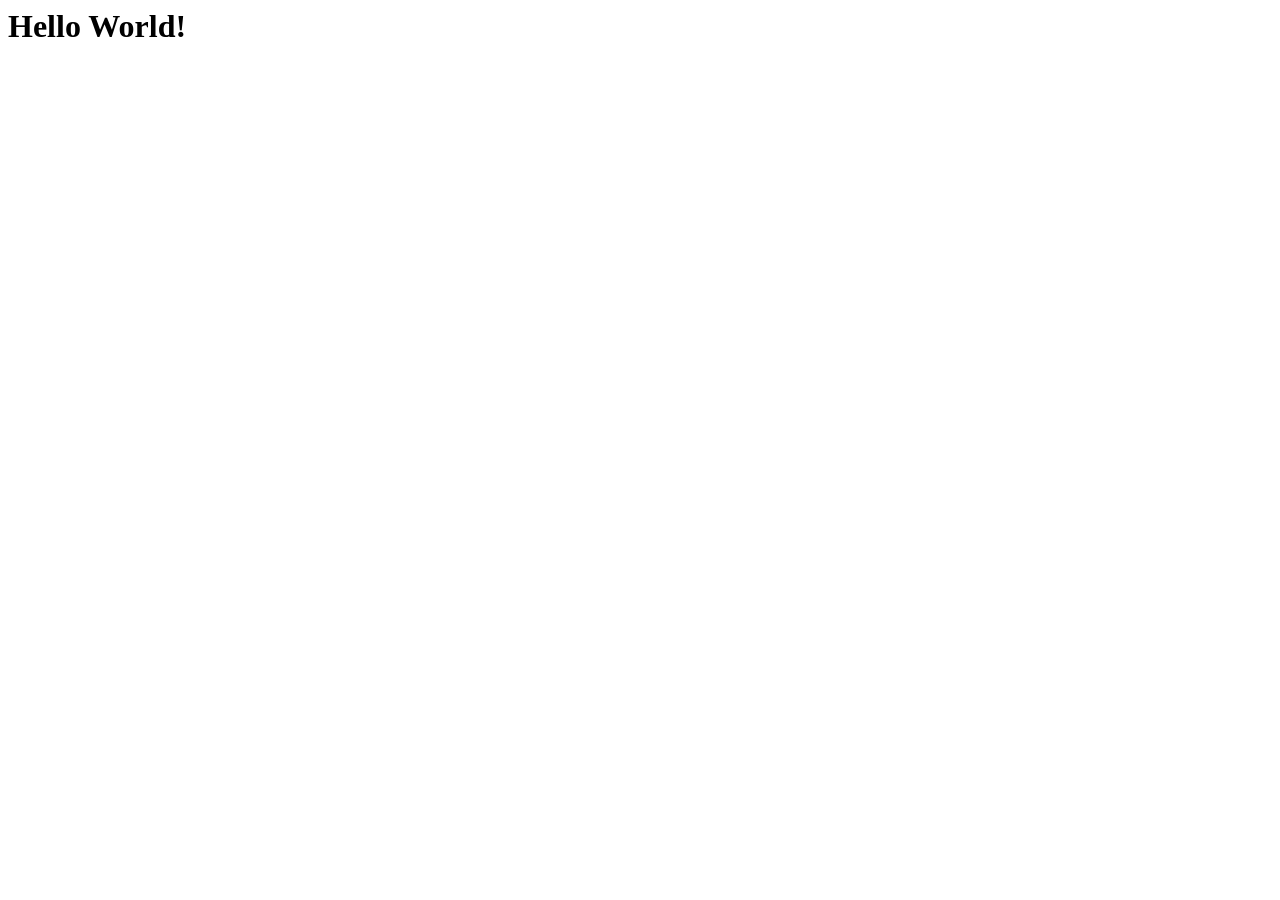
==== app/index.html @ 62da67ff "hello world" ====
<html>

<head>
  <meta charset="utf-8">
  <meta name="viewport" content="width=device-width, initial-scale=1.0">
  <title>Hello World</title>
</head>

<body>
    <h1>
        Hello World!
    </h1>
</body>
</html>
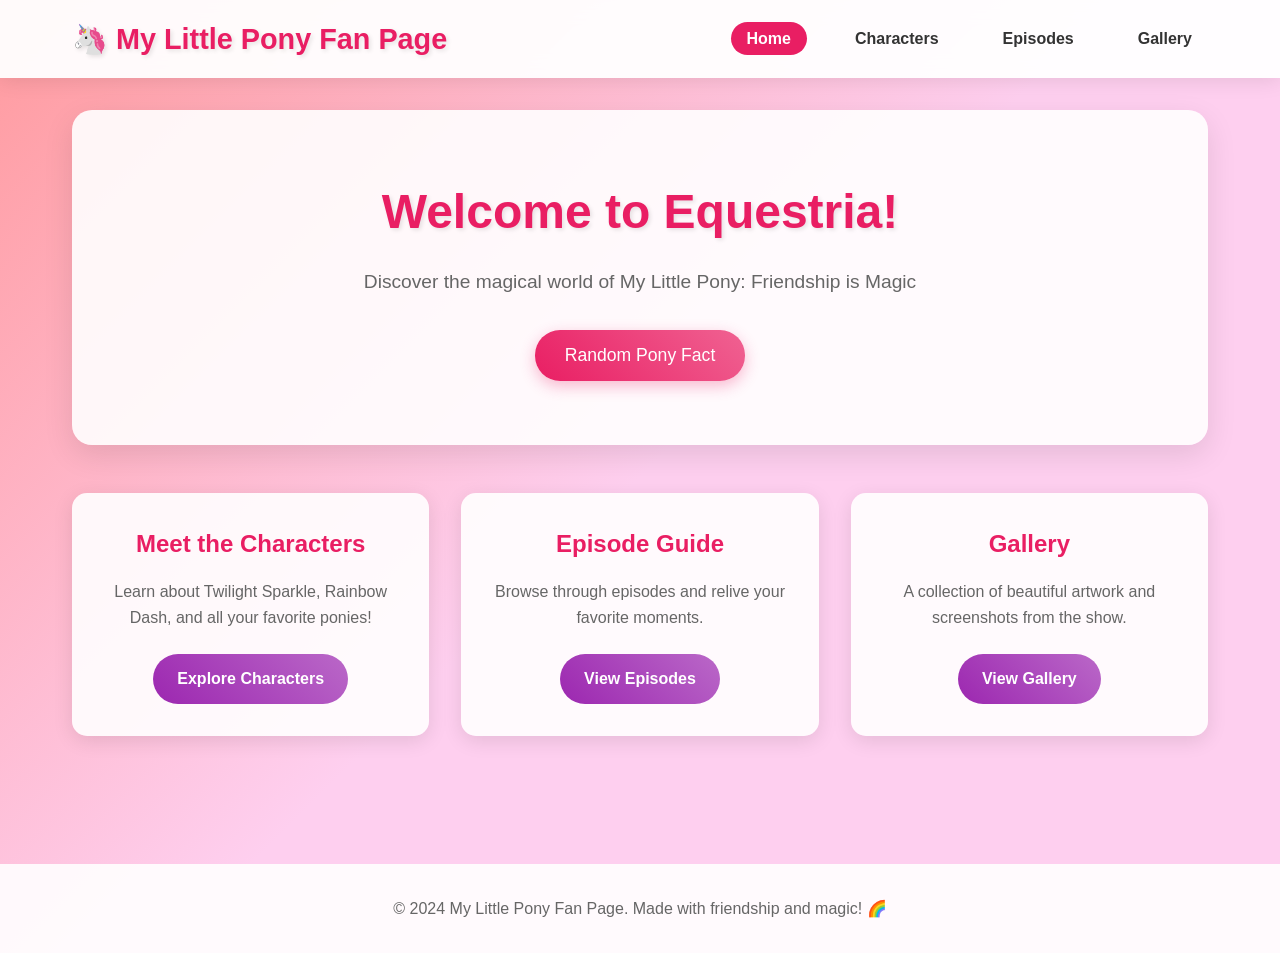
==== commit e7e47c3c: "Generate site from pony.md" ====
--- a/app/index.html
+++ b/app/index.html
@@ -1,14 +1,65 @@
-<html>
+<!DOCTYPE html>
+<html lang="en">
+<head>
+    <meta charset="UTF-8">
+    <meta name="viewport" content="width=device-width, initial-scale=1.0">
+    <title>My Little Pony Fan Page</title>
+    <link rel="stylesheet" href="styles.css">
+</head>
+<body>
+    <header>
+        <nav>
+            <div class="logo">
+                <h1>🦄 My Little Pony Fan Page</h1>
+            </div>
+            <ul class="nav-links">
+                <li><a href="index.html">Home</a></li>
+                <li><a href="characters.html">Characters</a></li>
+                <li><a href="episodes.html">Episodes</a></li>
+                <li><a href="gallery.html">Gallery</a></li>
+            </ul>
+        </nav>
+    </header>
 
-<head>
-  <meta charset="utf-8">
-  <meta name="viewport" content="width=device-width, initial-scale=1.0">
-  <title>Hello World</title>
-</head>
+    <main>
+        <section class="hero">
+            <div class="hero-content">
+                <h2>Welcome to Equestria!</h2>
+                <p>Discover the magical world of My Little Pony: Friendship is Magic</p>
+                <button class="cta-button" onclick="showRandomFact()">Random Pony Fact</button>
+            </div>
+        </section>
 
-<body>
-    <h1>
-        Hello World!
-    </h1>
+        <section class="features">
+            <div class="feature-card">
+                <h3>Meet the Characters</h3>
+                <p>Learn about Twilight Sparkle, Rainbow Dash, and all your favorite ponies!</p>
+                <a href="characters.html" class="btn">Explore Characters</a>
+            </div>
+            <div class="feature-card">
+                <h3>Episode Guide</h3>
+                <p>Browse through episodes and relive your favorite moments.</p>
+                <a href="episodes.html" class="btn">View Episodes</a>
+            </div>
+            <div class="feature-card">
+                <h3>Gallery</h3>
+                <p>A collection of beautiful artwork and screenshots from the show.</p>
+                <a href="gallery.html" class="btn">View Gallery</a>
+            </div>
+        </section>
+
+        <section class="random-fact" id="random-fact" style="display: none;">
+            <div class="fact-content">
+                <h3>Did You Know?</h3>
+                <p id="fact-text"></p>
+            </div>
+        </section>
+    </main>
+
+    <footer>
+        <p>&copy; 2024 My Little Pony Fan Page. Made with friendship and magic! 🌈</p>
+    </footer>
+
+    <script src="script.js"></script>
 </body>
 </html>
--- a/app/styles.css
+++ b/app/styles.css
@@ -0,0 +1,290 @@
+* {
+    margin: 0;
+    padding: 0;
+    box-sizing: border-box;
+}
+
+body {
+    font-family: 'Arial', sans-serif;
+    line-height: 1.6;
+    color: #333;
+    background: linear-gradient(135deg, #ff9a9e 0%, #fecfef 50%, #fecfef 100%);
+    min-height: 100vh;
+}
+
+header {
+    background: rgba(255, 255, 255, 0.95);
+    backdrop-filter: blur(10px);
+    box-shadow: 0 2px 20px rgba(0, 0, 0, 0.1);
+    position: sticky;
+    top: 0;
+    z-index: 100;
+}
+
+nav {
+    display: flex;
+    justify-content: space-between;
+    align-items: center;
+    padding: 1rem 2rem;
+    max-width: 1200px;
+    margin: 0 auto;
+}
+
+.logo h1 {
+    color: #e91e63;
+    font-size: 1.8rem;
+    text-shadow: 2px 2px 4px rgba(0, 0, 0, 0.1);
+}
+
+.nav-links {
+    display: flex;
+    list-style: none;
+    gap: 2rem;
+}
+
+.nav-links a {
+    text-decoration: none;
+    color: #333;
+    font-weight: 600;
+    padding: 0.5rem 1rem;
+    border-radius: 25px;
+    transition: all 0.3s ease;
+}
+
+.nav-links a:hover {
+    background: #e91e63;
+    color: white;
+    transform: translateY(-2px);
+}
+
+main {
+    max-width: 1200px;
+    margin: 0 auto;
+    padding: 2rem;
+}
+
+.hero {
+    text-align: center;
+    padding: 4rem 2rem;
+    background: rgba(255, 255, 255, 0.9);
+    border-radius: 20px;
+    margin-bottom: 3rem;
+    box-shadow: 0 10px 30px rgba(0, 0, 0, 0.1);
+}
+
+.hero-content h2 {
+    font-size: 3rem;
+    color: #e91e63;
+    margin-bottom: 1rem;
+    text-shadow: 2px 2px 4px rgba(0, 0, 0, 0.1);
+}
+
+.hero-content p {
+    font-size: 1.2rem;
+    color: #666;
+    margin-bottom: 2rem;
+}
+
+.cta-button {
+    background: linear-gradient(45deg, #e91e63, #f06292);
+    color: white;
+    border: none;
+    padding: 15px 30px;
+    font-size: 1.1rem;
+    border-radius: 25px;
+    cursor: pointer;
+    transition: all 0.3s ease;
+    box-shadow: 0 5px 15px rgba(233, 30, 99, 0.3);
+}
+
+.cta-button:hover {
+    transform: translateY(-2px);
+    box-shadow: 0 8px 25px rgba(233, 30, 99, 0.4);
+}
+
+.features {
+    display: grid;
+    grid-template-columns: repeat(auto-fit, minmax(300px, 1fr));
+    gap: 2rem;
+    margin-bottom: 3rem;
+}
+
+.feature-card {
+    background: rgba(255, 255, 255, 0.9);
+    padding: 2rem;
+    border-radius: 15px;
+    text-align: center;
+    box-shadow: 0 5px 20px rgba(0, 0, 0, 0.1);
+    transition: transform 0.3s ease;
+}
+
+.feature-card:hover {
+    transform: translateY(-5px);
+}
+
+.feature-card h3 {
+    color: #e91e63;
+    font-size: 1.5rem;
+    margin-bottom: 1rem;
+}
+
+.feature-card p {
+    color: #666;
+    margin-bottom: 1.5rem;
+}
+
+.btn {
+    display: inline-block;
+    background: linear-gradient(45deg, #9c27b0, #ba68c8);
+    color: white;
+    text-decoration: none;
+    padding: 12px 24px;
+    border-radius: 25px;
+    transition: all 0.3s ease;
+    font-weight: 600;
+}
+
+.btn:hover {
+    transform: translateY(-2px);
+    box-shadow: 0 5px 15px rgba(156, 39, 176, 0.3);
+}
+
+.random-fact {
+    background: rgba(255, 255, 255, 0.9);
+    padding: 2rem;
+    border-radius: 15px;
+    margin-top: 2rem;
+    box-shadow: 0 5px 20px rgba(0, 0, 0, 0.1);
+    animation: fadeIn 0.5s ease;
+}
+
+.fact-content h3 {
+    color: #e91e63;
+    margin-bottom: 1rem;
+}
+
+footer {
+    background: rgba(255, 255, 255, 0.9);
+    text-align: center;
+    padding: 2rem;
+    margin-top: 3rem;
+    color: #666;
+}
+
+.character-grid {
+    display: grid;
+    grid-template-columns: repeat(auto-fit, minmax(250px, 1fr));
+    gap: 2rem;
+    margin-top: 2rem;
+}
+
+.character-card {
+    background: rgba(255, 255, 255, 0.9);
+    padding: 1.5rem;
+    border-radius: 15px;
+    text-align: center;
+    box-shadow: 0 5px 20px rgba(0, 0, 0, 0.1);
+    transition: transform 0.3s ease;
+}
+
+.character-card:hover {
+    transform: translateY(-5px);
+}
+
+.character-card h3 {
+    color: #e91e63;
+    margin-bottom: 0.5rem;
+}
+
+.character-card .element {
+    font-style: italic;
+    color: #9c27b0;
+    margin-bottom: 1rem;
+}
+
+.episode-list {
+    display: flex;
+    flex-direction: column;
+    gap: 1rem;
+    margin-top: 2rem;
+}
+
+.episode-item {
+    background: rgba(255, 255, 255, 0.9);
+    padding: 1.5rem;
+    border-radius: 15px;
+    box-shadow: 0 3px 15px rgba(0, 0, 0, 0.1);
+}
+
+.episode-item h3 {
+    color: #e91e63;
+    margin-bottom: 0.5rem;
+}
+
+.episode-info {
+    color: #666;
+    font-size: 0.9rem;
+    margin-bottom: 0.5rem;
+}
+
+.gallery-grid {
+    display: grid;
+    grid-template-columns: repeat(auto-fit, minmax(200px, 1fr));
+    gap: 1rem;
+    margin-top: 2rem;
+}
+
+.gallery-item {
+    background: rgba(255, 255, 255, 0.9);
+    padding: 1rem;
+    border-radius: 15px;
+    text-align: center;
+    box-shadow: 0 3px 15px rgba(0, 0, 0, 0.1);
+    transition: transform 0.3s ease;
+}
+
+.gallery-item:hover {
+    transform: scale(1.05);
+}
+
+.placeholder-img {
+    width: 100%;
+    height: 150px;
+    background: linear-gradient(45deg, #f8bbd9, #e1bee7);
+    border-radius: 10px;
+    display: flex;
+    align-items: center;
+    justify-content: center;
+    font-size: 2rem;
+    margin-bottom: 0.5rem;
+}
+
+@keyframes fadeIn {
+    from {
+        opacity: 0;
+        transform: translateY(20px);
+    }
+    to {
+        opacity: 1;
+        transform: translateY(0);
+    }
+}
+
+@media (max-width: 768px) {
+    nav {
+        flex-direction: column;
+        gap: 1rem;
+    }
+    
+    .nav-links {
+        gap: 1rem;
+    }
+    
+    .hero-content h2 {
+        font-size: 2rem;
+    }
+    
+    main {
+        padding: 1rem;
+    }
+}
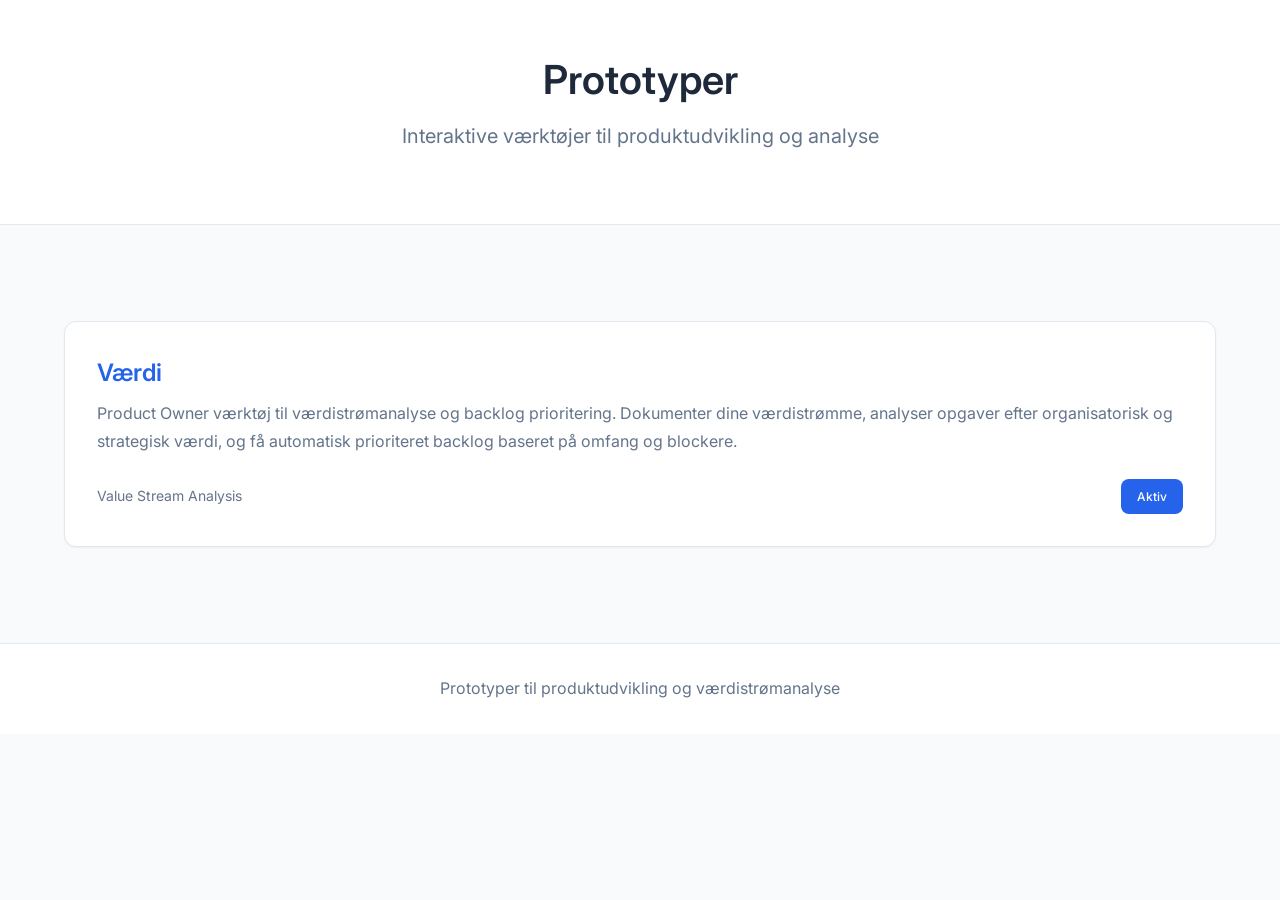
==== commit 4f1ae68b: "Generate site from vaerdi.md" ====
--- a/app/index.html
+++ b/app/index.html
@@ -1,65 +1,204 @@
 <!DOCTYPE html>
-<html lang="en">
+<html lang="da">
 <head>
     <meta charset="UTF-8">
     <meta name="viewport" content="width=device-width, initial-scale=1.0">
-    <title>My Little Pony Fan Page</title>
-    <link rel="stylesheet" href="styles.css">
+    <title>Prototyper - Værktøjer til produktudvikling</title>
+    <link href="https://fonts.googleapis.com/css2?family=Inter:wght@400;500;600&display=swap" rel="stylesheet">
+    <style>
+        :root {
+            --color-primary: #2563eb;
+            --color-primary-hover: #1d4ed8;
+            --color-surface: #ffffff;
+            --color-background: #f8fafc;
+            --color-text: #1e293b;
+            --color-text-muted: #64748b;
+            --color-border: #e2e8f0;
+            
+            --spacing-sm: 0.5rem;
+            --spacing-md: 1rem;
+            --spacing-lg: 1.5rem;
+            --spacing-xl: 2rem;
+            --spacing-2xl: 3rem;
+            
+            --border-radius: 0.5rem;
+            --border-radius-lg: 0.75rem;
+            --shadow-sm: 0 1px 2px 0 rgb(0 0 0 / 0.05);
+            --shadow-md: 0 4px 6px -1px rgb(0 0 0 / 0.1), 0 2px 4px -2px rgb(0 0 0 / 0.1);
+            
+            --font-family: 'Inter', -apple-system, BlinkMacSystemFont, 'Segoe UI', Roboto, sans-serif;
+        }
+
+        @media (prefers-color-scheme: dark) {
+            :root {
+                --color-surface: #1e293b;
+                --color-background: #0f172a;
+                --color-text: #f1f5f9;
+                --color-text-muted: #94a3b8;
+                --color-border: #334155;
+            }
+        }
+
+        * {
+            margin: 0;
+            padding: 0;
+            box-sizing: border-box;
+        }
+
+        body {
+            font-family: var(--font-family);
+            background-color: var(--color-background);
+            color: var(--color-text);
+            line-height: 1.6;
+            font-size: 16px;
+        }
+
+        .container {
+            max-width: 1200px;
+            margin: 0 auto;
+            padding: 0 var(--spacing-lg);
+        }
+
+        header {
+            background-color: var(--color-surface);
+            border-bottom: 1px solid var(--color-border);
+            padding: var(--spacing-2xl) 0;
+            text-align: center;
+        }
+
+        h1 {
+            font-size: 2.5rem;
+            font-weight: 600;
+            margin-bottom: var(--spacing-sm);
+            color: var(--color-text);
+        }
+
+        .subtitle {
+            font-size: 1.25rem;
+            color: var(--color-text-muted);
+            margin-bottom: var(--spacing-lg);
+        }
+
+        main {
+            padding: var(--spacing-2xl) 0;
+        }
+
+        .prototypes-grid {
+            display: grid;
+            grid-template-columns: repeat(auto-fit, minmax(300px, 1fr));
+            gap: var(--spacing-xl);
+            margin-top: var(--spacing-2xl);
+        }
+
+        .prototype-card {
+            background-color: var(--color-surface);
+            border: 1px solid var(--color-border);
+            border-radius: var(--border-radius-lg);
+            padding: var(--spacing-xl);
+            box-shadow: var(--shadow-sm);
+            transition: all 0.2s ease;
+            text-decoration: none;
+            color: inherit;
+            display: block;
+        }
+
+        .prototype-card:hover {
+            box-shadow: var(--shadow-md);
+            transform: translateY(-2px);
+            border-color: var(--color-primary);
+        }
+
+        @media (prefers-reduced-motion: reduce) {
+            .prototype-card:hover {
+                transform: none;
+            }
+        }
+
+        .prototype-title {
+            font-size: 1.5rem;
+            font-weight: 600;
+            margin-bottom: var(--spacing-sm);
+            color: var(--color-primary);
+        }
+
+        .prototype-description {
+            color: var(--color-text-muted);
+            margin-bottom: var(--spacing-lg);
+            line-height: 1.7;
+        }
+
+        .prototype-meta {
+            display: flex;
+            justify-content: space-between;
+            align-items: center;
+            font-size: 0.875rem;
+            color: var(--color-text-muted);
+        }
+
+        .prototype-status {
+            background-color: var(--color-primary);
+            color: white;
+            padding: var(--spacing-sm) var(--spacing-md);
+            border-radius: var(--border-radius);
+            font-weight: 500;
+            font-size: 0.75rem;
+        }
+
+        footer {
+            background-color: var(--color-surface);
+            border-top: 1px solid var(--color-border);
+            padding: var(--spacing-xl) 0;
+            margin-top: var(--spacing-2xl);
+            text-align: center;
+            color: var(--color-text-muted);
+        }
+
+        @media (max-width: 768px) {
+            .container {
+                padding: 0 var(--spacing-md);
+            }
+            
+            h1 {
+                font-size: 2rem;
+            }
+            
+            .prototypes-grid {
+                grid-template-columns: 1fr;
+            }
+        }
+    </style>
 </head>
 <body>
     <header>
-        <nav>
-            <div class="logo">
-                <h1>🦄 My Little Pony Fan Page</h1>
+        <div class="container">
+            <h1>Prototyper</h1>
+            <p class="subtitle">Interaktive værktøjer til produktudvikling og analyse</p>
+        </div>
+    </header>
+
+    <main>
+        <div class="container">
+            <div class="prototypes-grid">
+                <a href="vaerdi/index.html" class="prototype-card">
+                    <h2 class="prototype-title">Værdi</h2>
+                    <p class="prototype-description">
+                        Product Owner værktøj til værdistrømanalyse og backlog prioritering. 
+                        Dokumenter dine værdistrømme, analyser opgaver efter organisatorisk og 
+                        strategisk værdi, og få automatisk prioriteret backlog baseret på omfang og blockere.
+                    </p>
+                    <div class="prototype-meta">
+                        <span>Value Stream Analysis</span>
+                        <span class="prototype-status">Aktiv</span>
+                    </div>
+                </a>
             </div>
-            <ul class="nav-links">
-                <li><a href="index.html">Home</a></li>
-                <li><a href="characters.html">Characters</a></li>
-                <li><a href="episodes.html">Episodes</a></li>
-                <li><a href="gallery.html">Gallery</a></li>
-            </ul>
-        </nav>
-    </header>
-
-    <main>
-        <section class="hero">
-            <div class="hero-content">
-                <h2>Welcome to Equestria!</h2>
-                <p>Discover the magical world of My Little Pony: Friendship is Magic</p>
-                <button class="cta-button" onclick="showRandomFact()">Random Pony Fact</button>
-            </div>
-        </section>
-
-        <section class="features">
-            <div class="feature-card">
-                <h3>Meet the Characters</h3>
-                <p>Learn about Twilight Sparkle, Rainbow Dash, and all your favorite ponies!</p>
-                <a href="characters.html" class="btn">Explore Characters</a>
-            </div>
-            <div class="feature-card">
-                <h3>Episode Guide</h3>
-                <p>Browse through episodes and relive your favorite moments.</p>
-                <a href="episodes.html" class="btn">View Episodes</a>
-            </div>
-            <div class="feature-card">
-                <h3>Gallery</h3>
-                <p>A collection of beautiful artwork and screenshots from the show.</p>
-                <a href="gallery.html" class="btn">View Gallery</a>
-            </div>
-        </section>
-
-        <section class="random-fact" id="random-fact" style="display: none;">
-            <div class="fact-content">
-                <h3>Did You Know?</h3>
-                <p id="fact-text"></p>
-            </div>
-        </section>
+        </div>
     </main>
 
     <footer>
-        <p>&copy; 2024 My Little Pony Fan Page. Made with friendship and magic! 🌈</p>
+        <div class="container">
+            <p>Prototyper til produktudvikling og værdistrømanalyse</p>
+        </div>
     </footer>
-
-    <script src="script.js"></script>
 </body>
 </html>
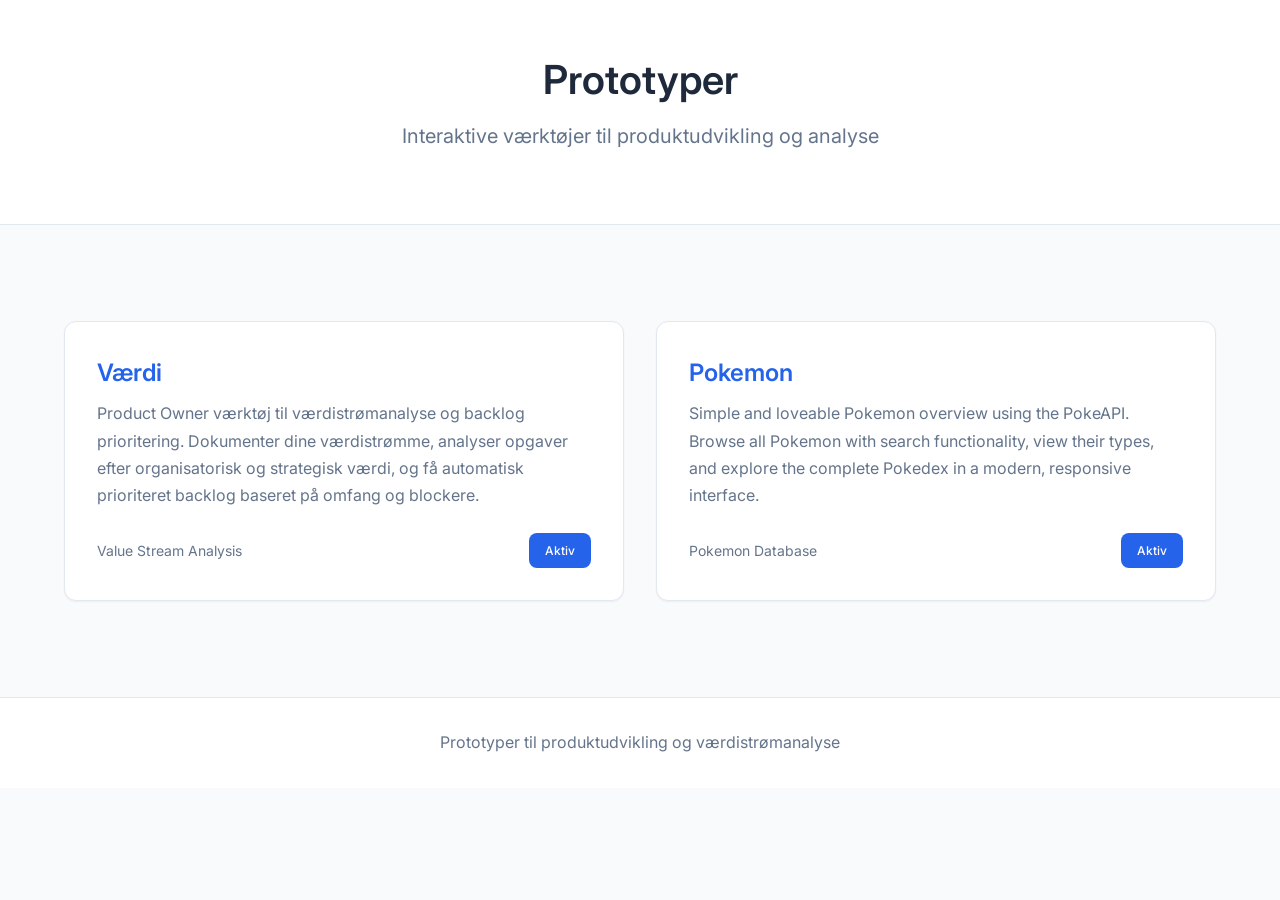
==== commit a9657709: "Generate site from pokemon.md" ====
--- a/app/index.html
+++ b/app/index.html
@@ -191,6 +191,19 @@
                         <span class="prototype-status">Aktiv</span>
                     </div>
                 </a>
+                
+                <a href="pokemon/index.html" class="prototype-card">
+                    <h2 class="prototype-title">Pokemon</h2>
+                    <p class="prototype-description">
+                        Simple and loveable Pokemon overview using the PokeAPI. 
+                        Browse all Pokemon with search functionality, view their types, 
+                        and explore the complete Pokedex in a modern, responsive interface.
+                    </p>
+                    <div class="prototype-meta">
+                        <span>Pokemon Database</span>
+                        <span class="prototype-status">Aktiv</span>
+                    </div>
+                </a>
             </div>
         </div>
     </main>
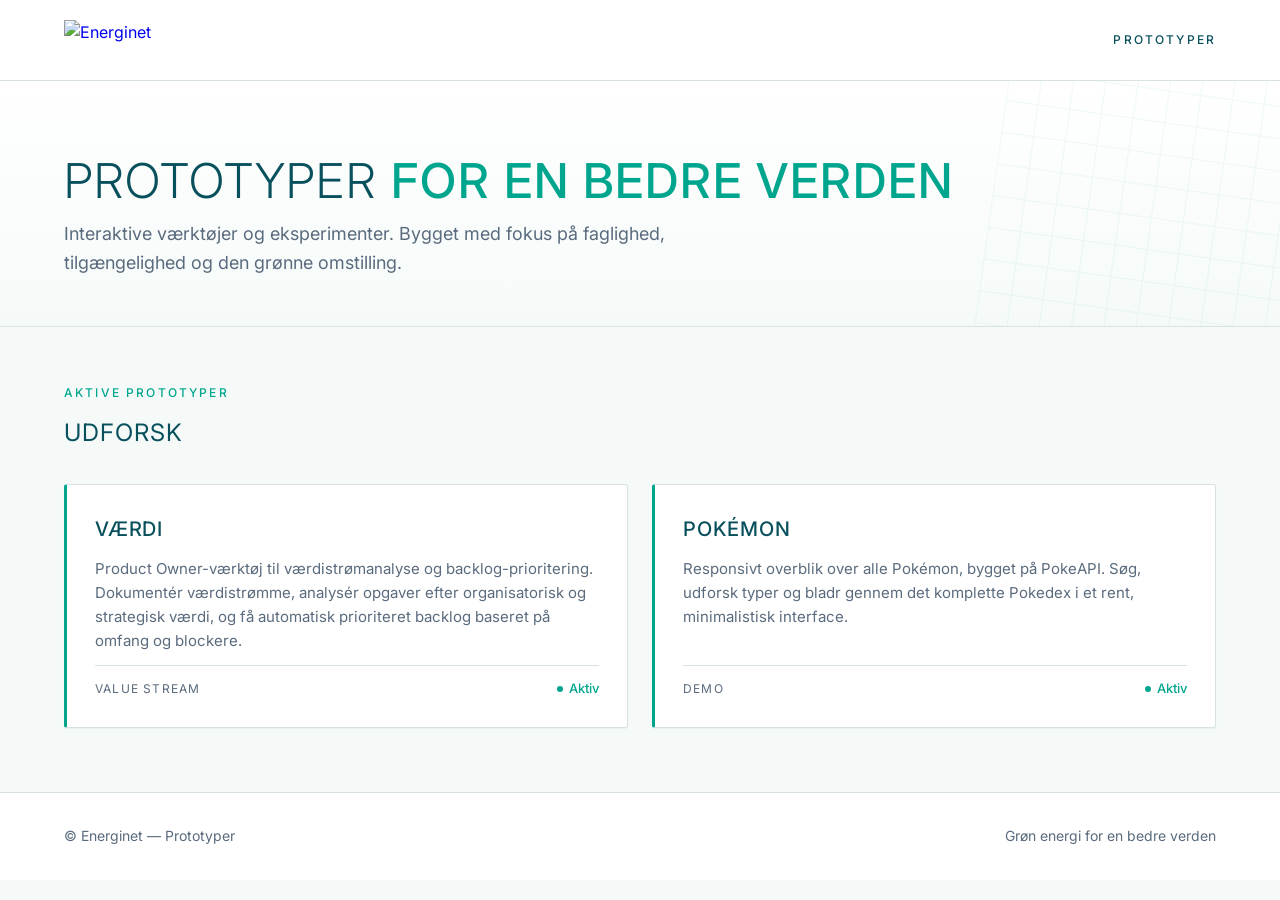
==== commit f8d888df: "added branding" ====
--- a/app/index.html
+++ b/app/index.html
@@ -3,204 +3,337 @@
 <head>
     <meta charset="UTF-8">
     <meta name="viewport" content="width=device-width, initial-scale=1.0">
-    <title>Prototyper - Værktøjer til produktudvikling</title>
-    <link href="https://fonts.googleapis.com/css2?family=Inter:wght@400;500;600&display=swap" rel="stylesheet">
+    <title>Prototyper — Energinet</title>
+    <link rel="preconnect" href="https://fonts.googleapis.com">
+    <link rel="preconnect" href="https://fonts.gstatic.com" crossorigin>
+    <link href="https://fonts.googleapis.com/css2?family=Inter:wght@300;400;500;600&display=swap" rel="stylesheet">
     <style>
         :root {
-            --color-primary: #2563eb;
-            --color-primary-hover: #1d4ed8;
+            --en-green: #00A58D;
+            --en-dark-green: #008A8B;
+            --en-deep: #09505D;
+            --en-blue: #00587C;
+            --en-yellow: #FFD424;
+            --en-dark: #293A4C;
+            --en-red: #ce3e33;
+
             --color-surface: #ffffff;
-            --color-background: #f8fafc;
-            --color-text: #1e293b;
-            --color-text-muted: #64748b;
-            --color-border: #e2e8f0;
-            
-            --spacing-sm: 0.5rem;
-            --spacing-md: 1rem;
-            --spacing-lg: 1.5rem;
-            --spacing-xl: 2rem;
-            --spacing-2xl: 3rem;
-            
-            --border-radius: 0.5rem;
-            --border-radius-lg: 0.75rem;
-            --shadow-sm: 0 1px 2px 0 rgb(0 0 0 / 0.05);
-            --shadow-md: 0 4px 6px -1px rgb(0 0 0 / 0.1), 0 2px 4px -2px rgb(0 0 0 / 0.1);
-            
+            --color-background: #f5faf9;
+            --color-text: var(--en-dark);
+            --color-text-muted: #5a6b7d;
+            --color-border: #d7e2e1;
+
+            --radius: 3px;
+            --radius-lg: 6px;
+
+            --shadow-sm: 0 1px 2px rgba(9, 80, 93, 0.06);
+            --shadow-md: 0 6px 20px rgba(9, 80, 93, 0.08);
+
             --font-family: 'Inter', -apple-system, BlinkMacSystemFont, 'Segoe UI', Roboto, sans-serif;
         }
 
         @media (prefers-color-scheme: dark) {
             :root {
-                --color-surface: #1e293b;
-                --color-background: #0f172a;
-                --color-text: #f1f5f9;
-                --color-text-muted: #94a3b8;
-                --color-border: #334155;
+                --color-surface: #102a2e;
+                --color-background: #0b1e21;
+                --color-text: #e8f1f0;
+                --color-text-muted: #9fb3b1;
+                --color-border: #1d3a3e;
             }
         }
 
-        * {
-            margin: 0;
-            padding: 0;
-            box-sizing: border-box;
-        }
+        * { margin: 0; padding: 0; box-sizing: border-box; }
+
+        html { scroll-behavior: smooth; }
 
         body {
             font-family: var(--font-family);
+            font-weight: 400;
             background-color: var(--color-background);
             color: var(--color-text);
             line-height: 1.6;
             font-size: 16px;
+            -webkit-font-smoothing: antialiased;
         }
 
         .container {
             max-width: 1200px;
             margin: 0 auto;
-            padding: 0 var(--spacing-lg);
-        }
-
-        header {
+            padding: 0 1.5rem;
+        }
+
+        .site-header {
             background-color: var(--color-surface);
             border-bottom: 1px solid var(--color-border);
-            padding: var(--spacing-2xl) 0;
-            text-align: center;
-        }
-
-        h1 {
-            font-size: 2.5rem;
-            font-weight: 600;
-            margin-bottom: var(--spacing-sm);
-            color: var(--color-text);
-        }
-
-        .subtitle {
-            font-size: 1.25rem;
+            padding: 1.25rem 0;
+        }
+
+        .site-header .container {
+            display: flex;
+            align-items: center;
+            justify-content: space-between;
+            gap: 1.5rem;
+        }
+
+        .brand {
+            display: inline-flex;
+            align-items: center;
+            gap: 0.75rem;
+            text-decoration: none;
+        }
+
+        .brand-logo {
+            height: 40px;
+            width: auto;
+            display: block;
+        }
+
+        .brand-label {
+            font-size: 0.75rem;
+            letter-spacing: 0.18em;
+            text-transform: uppercase;
+            font-weight: 500;
+            color: var(--en-deep);
+        }
+
+        .hero {
+            padding: 4.5rem 0 3rem;
+            background: linear-gradient(180deg, var(--color-surface) 0%, var(--color-background) 100%);
+            border-bottom: 1px solid var(--color-border);
+            position: relative;
+            overflow: hidden;
+        }
+
+        .hero::after {
+            content: '';
+            position: absolute;
+            top: -20%;
+            right: -10%;
+            width: 420px;
+            height: 420px;
+            background-image:
+                linear-gradient(var(--en-green) 1px, transparent 1px),
+                linear-gradient(90deg, var(--en-green) 1px, transparent 1px);
+            background-size: 32px 32px;
+            opacity: 0.06;
+            transform: rotate(8deg);
+            pointer-events: none;
+        }
+
+        .hero h1 {
+            font-size: clamp(2rem, 4vw, 3rem);
+            font-weight: 300;
+            text-transform: uppercase;
+            letter-spacing: 0.04em;
+            line-height: 1.15;
+            color: var(--en-deep);
+            margin-bottom: 0.75rem;
+            position: relative;
+        }
+
+        @media (prefers-color-scheme: dark) {
+            .hero h1 { color: #e8f1f0; }
+        }
+
+        .hero h1 .accent {
+            color: var(--en-green);
+            font-weight: 500;
+        }
+
+        .hero p {
+            font-size: 1.125rem;
             color: var(--color-text-muted);
-            margin-bottom: var(--spacing-lg);
-        }
-
-        main {
-            padding: var(--spacing-2xl) 0;
+            max-width: 60ch;
+            position: relative;
+        }
+
+        main { padding: 3.5rem 0 4rem; }
+
+        .section-label {
+            font-size: 0.75rem;
+            letter-spacing: 0.18em;
+            text-transform: uppercase;
+            font-weight: 500;
+            color: var(--en-green);
+            margin-bottom: 0.75rem;
+        }
+
+        .section-title {
+            font-size: 1.5rem;
+            font-weight: 400;
+            text-transform: uppercase;
+            letter-spacing: 0.04em;
+            color: var(--en-deep);
+            margin-bottom: 2rem;
+        }
+
+        @media (prefers-color-scheme: dark) {
+            .section-title { color: #c4dcd9; }
         }
 
         .prototypes-grid {
             display: grid;
             grid-template-columns: repeat(auto-fit, minmax(300px, 1fr));
-            gap: var(--spacing-xl);
-            margin-top: var(--spacing-2xl);
+            gap: 1.5rem;
         }
 
         .prototype-card {
+            display: flex;
+            flex-direction: column;
+            gap: 0.75rem;
             background-color: var(--color-surface);
             border: 1px solid var(--color-border);
-            border-radius: var(--border-radius-lg);
-            padding: var(--spacing-xl);
+            border-left: 3px solid var(--en-green);
+            border-radius: var(--radius);
+            padding: 1.75rem;
             box-shadow: var(--shadow-sm);
-            transition: all 0.2s ease;
+            transition: transform 0.2s ease, box-shadow 0.2s ease, border-left-color 0.2s ease;
             text-decoration: none;
             color: inherit;
-            display: block;
-        }
-
-        .prototype-card:hover {
+        }
+
+        .prototype-card:hover,
+        .prototype-card:focus-visible {
+            transform: translateY(-2px);
             box-shadow: var(--shadow-md);
-            transform: translateY(-2px);
-            border-color: var(--color-primary);
-        }
-
-        @media (prefers-reduced-motion: reduce) {
-            .prototype-card:hover {
-                transform: none;
-            }
+            border-left-color: var(--en-deep);
+        }
+
+        .prototype-card:focus-visible {
+            outline: 2px solid var(--en-green);
+            outline-offset: 3px;
         }
 
         .prototype-title {
-            font-size: 1.5rem;
-            font-weight: 600;
-            margin-bottom: var(--spacing-sm);
-            color: var(--color-primary);
+            font-size: 1.25rem;
+            font-weight: 500;
+            text-transform: uppercase;
+            letter-spacing: 0.04em;
+            color: var(--en-deep);
+        }
+
+        @media (prefers-color-scheme: dark) {
+            .prototype-title { color: #c4dcd9; }
         }
 
         .prototype-description {
             color: var(--color-text-muted);
-            margin-bottom: var(--spacing-lg);
-            line-height: 1.7;
+            font-size: 0.9375rem;
+            flex-grow: 1;
         }
 
         .prototype-meta {
             display: flex;
             justify-content: space-between;
             align-items: center;
-            font-size: 0.875rem;
+            font-size: 0.8125rem;
             color: var(--color-text-muted);
+            padding-top: 0.75rem;
+            border-top: 1px solid var(--color-border);
+        }
+
+        .prototype-tag {
+            text-transform: uppercase;
+            letter-spacing: 0.1em;
+            font-size: 0.75rem;
         }
 
         .prototype-status {
-            background-color: var(--color-primary);
-            color: white;
-            padding: var(--spacing-sm) var(--spacing-md);
-            border-radius: var(--border-radius);
-            font-weight: 500;
-            font-size: 0.75rem;
+            color: var(--en-green);
+            font-weight: 500;
+            display: inline-flex;
+            align-items: center;
+            gap: 0.4rem;
+        }
+
+        .prototype-status::before {
+            content: '';
+            display: inline-block;
+            width: 6px;
+            height: 6px;
+            border-radius: 50%;
+            background-color: var(--en-green);
         }
 
         footer {
             background-color: var(--color-surface);
             border-top: 1px solid var(--color-border);
-            padding: var(--spacing-xl) 0;
-            margin-top: var(--spacing-2xl);
-            text-align: center;
+            padding: 2rem 0;
             color: var(--color-text-muted);
-        }
-
-        @media (max-width: 768px) {
-            .container {
-                padding: 0 var(--spacing-md);
-            }
-            
-            h1 {
-                font-size: 2rem;
-            }
-            
-            .prototypes-grid {
-                grid-template-columns: 1fr;
-            }
+            font-size: 0.875rem;
+        }
+
+        footer .container {
+            display: flex;
+            justify-content: space-between;
+            align-items: center;
+            gap: 1rem;
+            flex-wrap: wrap;
+        }
+
+        @media (prefers-reduced-motion: reduce) {
+            html { scroll-behavior: auto; }
+            .prototype-card { transition: none; }
+            .prototype-card:hover,
+            .prototype-card:focus-visible { transform: none; }
+        }
+
+        @media (max-width: 640px) {
+            .container { padding: 0 1rem; }
+            .hero { padding: 3rem 0 2rem; }
+            .hero::after { display: none; }
+            .prototypes-grid { grid-template-columns: 1fr; }
+            .site-header .container { gap: 0.75rem; }
+            .brand-label { display: none; }
         }
     </style>
 </head>
 <body>
-    <header>
+    <header class="site-header">
         <div class="container">
-            <h1>Prototyper</h1>
-            <p class="subtitle">Interaktive værktøjer til produktudvikling og analyse</p>
+            <a href="index.html" class="brand" aria-label="Energinet — til forsiden">
+                <img class="brand-logo" src="https://upload.wikimedia.org/wikipedia/commons/1/1f/Energinet_logo.svg" alt="Energinet">
+            </a>
+            <span class="brand-label">Prototyper</span>
         </div>
     </header>
 
+    <section class="hero">
+        <div class="container">
+            <h1>Prototyper <span class="accent">for en bedre verden</span></h1>
+            <p>Interaktive værktøjer og eksperimenter. Bygget med fokus på faglighed, tilgængelighed og den grønne omstilling.</p>
+        </div>
+    </section>
+
     <main>
         <div class="container">
+            <p class="section-label">Aktive prototyper</p>
+            <h2 class="section-title">Udforsk</h2>
+
             <div class="prototypes-grid">
                 <a href="vaerdi/index.html" class="prototype-card">
-                    <h2 class="prototype-title">Værdi</h2>
+                    <span class="prototype-title">Værdi</span>
                     <p class="prototype-description">
-                        Product Owner værktøj til værdistrømanalyse og backlog prioritering. 
-                        Dokumenter dine værdistrømme, analyser opgaver efter organisatorisk og 
-                        strategisk værdi, og få automatisk prioriteret backlog baseret på omfang og blockere.
+                        Product Owner-værktøj til værdistrømanalyse og backlog-prioritering.
+                        Dokumentér værdistrømme, analysér opgaver efter organisatorisk og
+                        strategisk værdi, og få automatisk prioriteret backlog baseret på
+                        omfang og blockere.
                     </p>
                     <div class="prototype-meta">
-                        <span>Value Stream Analysis</span>
+                        <span class="prototype-tag">Value stream</span>
                         <span class="prototype-status">Aktiv</span>
                     </div>
                 </a>
-                
+
                 <a href="pokemon/index.html" class="prototype-card">
-                    <h2 class="prototype-title">Pokemon</h2>
+                    <span class="prototype-title">Pokémon</span>
                     <p class="prototype-description">
-                        Simple and loveable Pokemon overview using the PokeAPI. 
-                        Browse all Pokemon with search functionality, view their types, 
-                        and explore the complete Pokedex in a modern, responsive interface.
+                        Responsivt overblik over alle Pokémon, bygget på PokeAPI. Søg,
+                        udforsk typer og bladr gennem det komplette Pokedex i et rent,
+                        minimalistisk interface.
                     </p>
                     <div class="prototype-meta">
-                        <span>Pokemon Database</span>
+                        <span class="prototype-tag">Demo</span>
                         <span class="prototype-status">Aktiv</span>
                     </div>
                 </a>
@@ -210,8 +343,9 @@
 
     <footer>
         <div class="container">
-            <p>Prototyper til produktudvikling og værdistrømanalyse</p>
+            <span>© Energinet — Prototyper</span>
+            <span>Grøn energi for en bedre verden</span>
         </div>
     </footer>
 </body>
-</html>+</html>
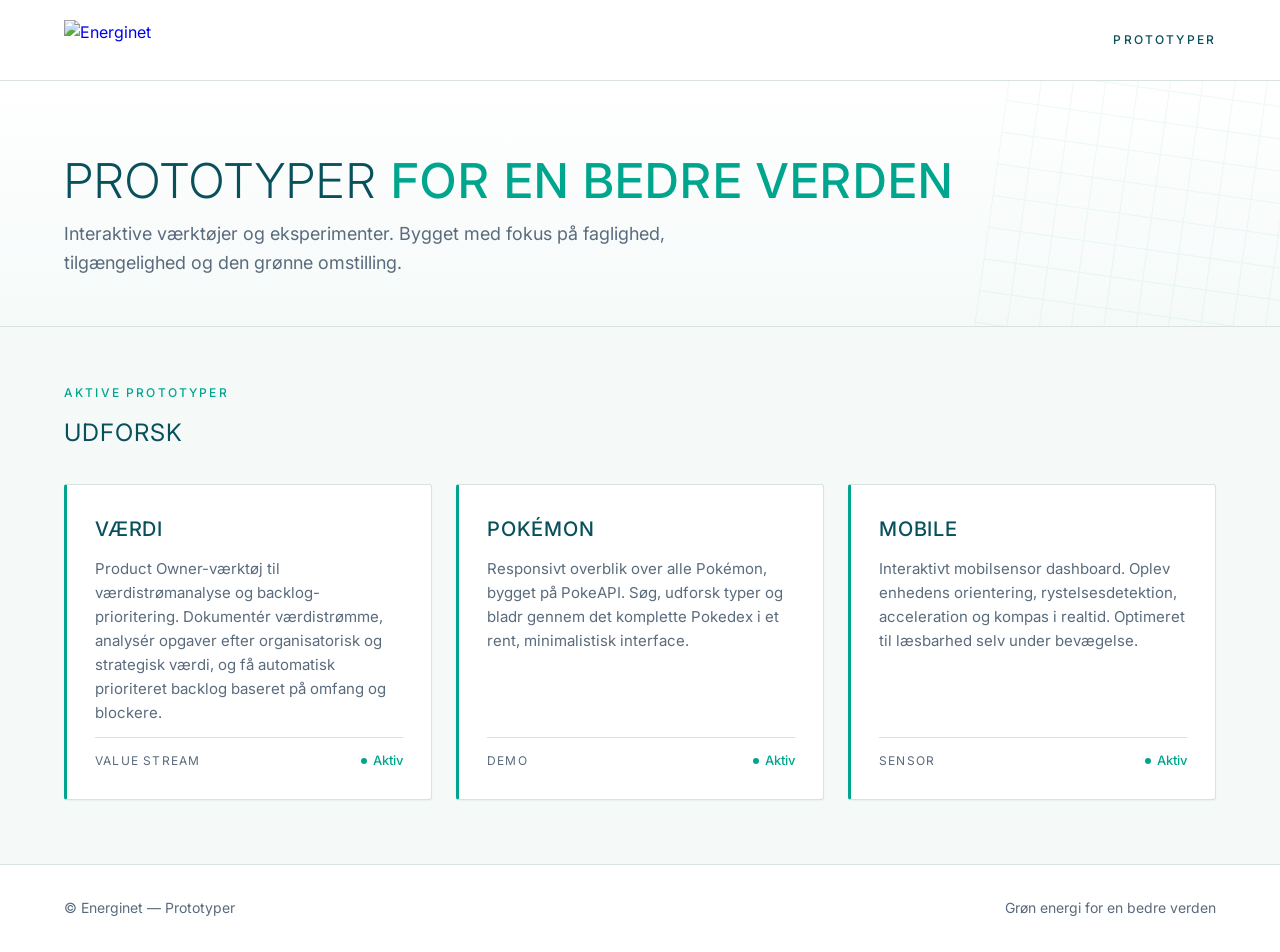
==== commit 57bf1439: "Generate site from mobile.md" ====
--- a/app/index.html
+++ b/app/index.html
@@ -337,6 +337,19 @@
                         <span class="prototype-status">Aktiv</span>
                     </div>
                 </a>
+
+                <a href="mobile/index.html" class="prototype-card">
+                    <span class="prototype-title">Mobile</span>
+                    <p class="prototype-description">
+                        Interaktivt mobilsensor dashboard. Oplev enhedens orientering,
+                        rystelsesdetektion, acceleration og kompas i realtid. Optimeret
+                        til læsbarhed selv under bevægelse.
+                    </p>
+                    <div class="prototype-meta">
+                        <span class="prototype-tag">Sensor</span>
+                        <span class="prototype-status">Aktiv</span>
+                    </div>
+                </a>
             </div>
         </div>
     </main>
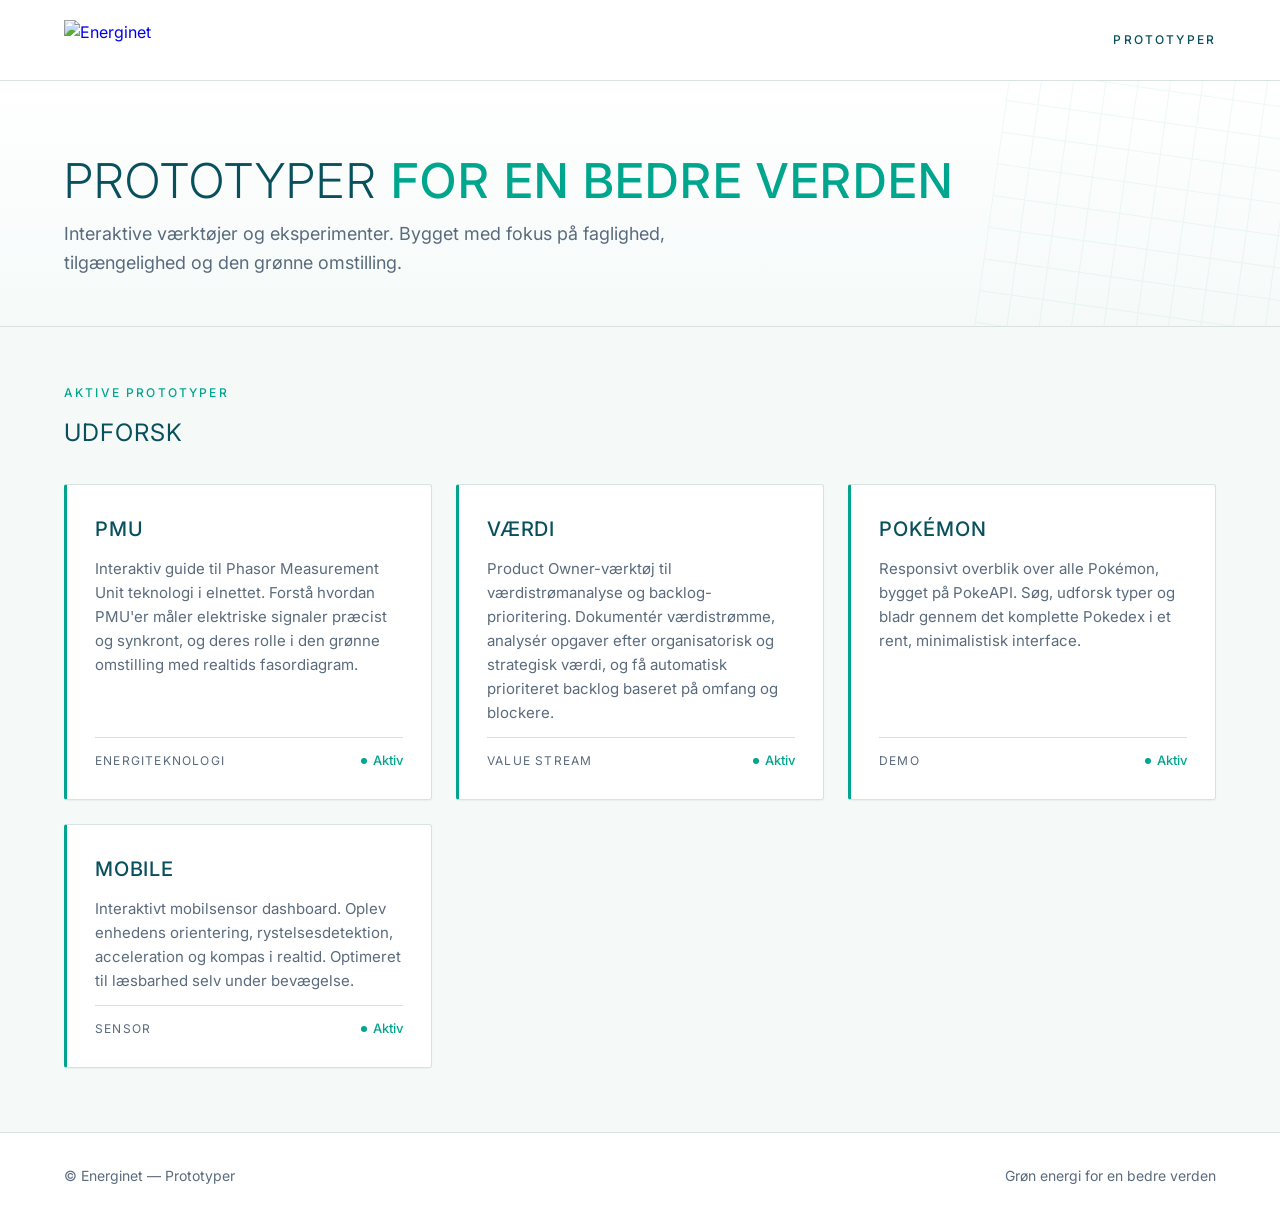
==== commit f137d81a: "Generate site from pmu.md" ====
--- a/app/index.html
+++ b/app/index.html
@@ -311,6 +311,19 @@
             <h2 class="section-title">Udforsk</h2>
 
             <div class="prototypes-grid">
+                <a href="pmu/index.html" class="prototype-card">
+                    <span class="prototype-title">PMU</span>
+                    <p class="prototype-description">
+                        Interaktiv guide til Phasor Measurement Unit teknologi i elnettet.
+                        Forstå hvordan PMU'er måler elektriske signaler præcist og synkront,
+                        og deres rolle i den grønne omstilling med realtids fasordiagram.
+                    </p>
+                    <div class="prototype-meta">
+                        <span class="prototype-tag">Energiteknologi</span>
+                        <span class="prototype-status">Aktiv</span>
+                    </div>
+                </a>
+
                 <a href="vaerdi/index.html" class="prototype-card">
                     <span class="prototype-title">Værdi</span>
                     <p class="prototype-description">
